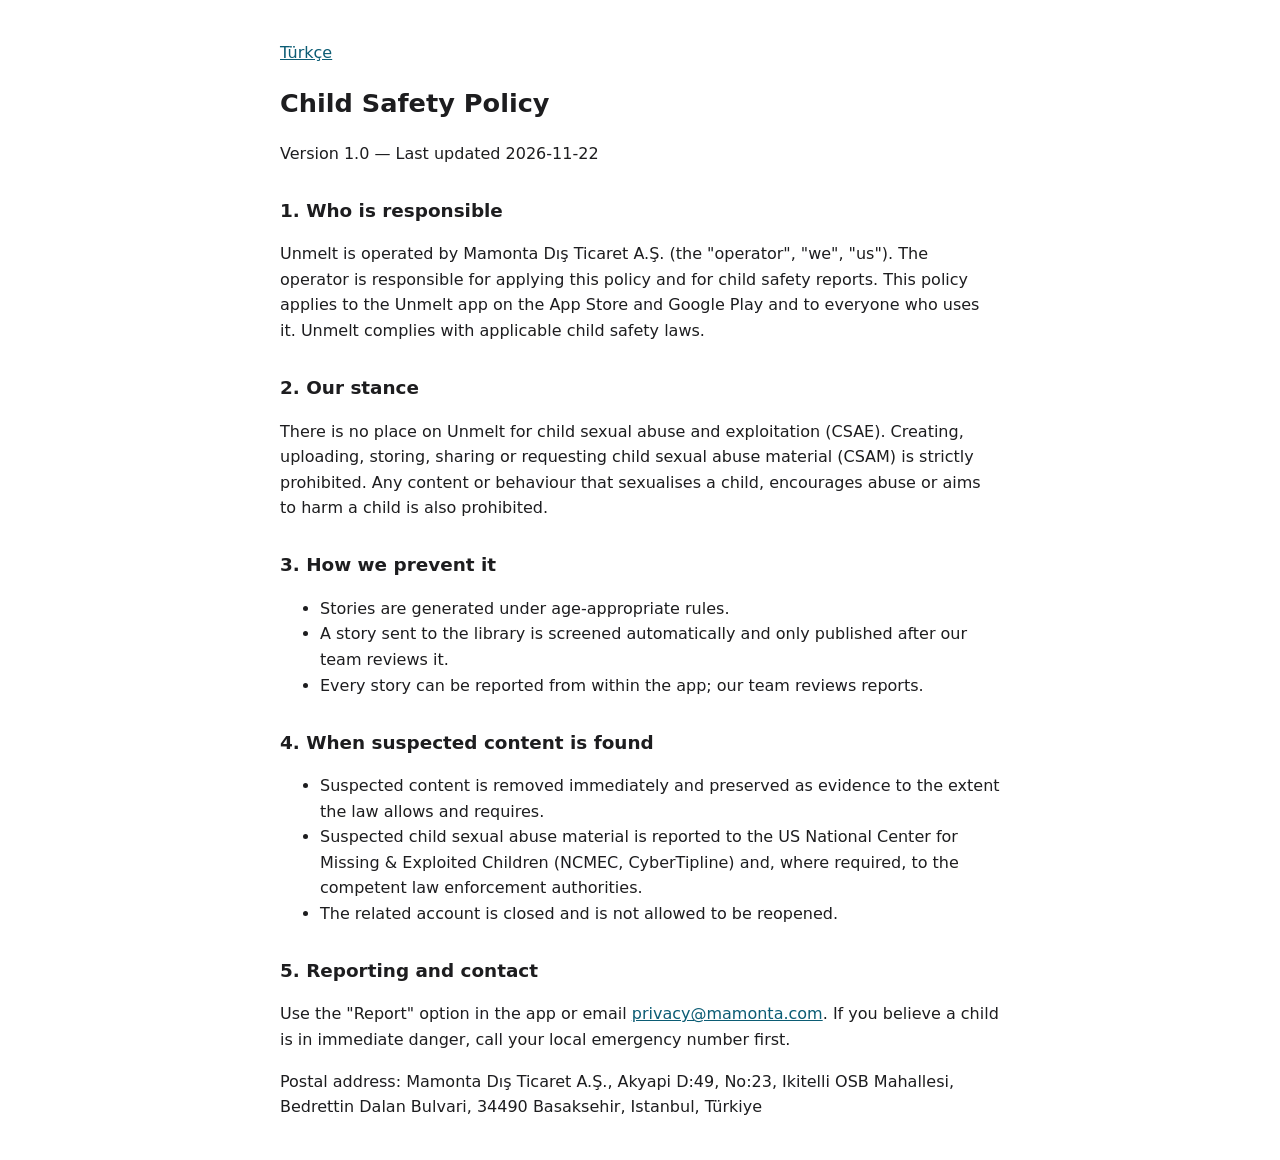
==== child-safety/index.html @ ef0caf6f "G241: yasal sayfalar uygulama metniyle yeniden üretildi (taslak 24 saat, misafir radyo, PDF bu sürüm" ====
<!doctype html>
<html lang="en">
<head>
<meta charset="utf-8">
<meta name="viewport" content="width=device-width, initial-scale=1">
<title>Child Safety Policy — Unmelt</title>
<style>
body{font-family:-apple-system,system-ui,sans-serif;max-width:720px;margin:0 auto;padding:24px 16px;line-height:1.6;color:#1d1d1f;background:#fff}
h1{font-size:1.6rem}h2{font-size:1.15rem;margin-top:1.6em}a{color:#0b5c74}
@media (prefers-color-scheme:dark){body{background:#121212;color:#eee}a{color:#7cc7dc}}
</style>
</head>
<body>
<p><a href="tr/">Türkçe</a></p>
<h1>Child Safety Policy</h1>
<p>Version 1.0 — Last updated 2026-11-22</p>
<h2>1. Who is responsible</h2>
<p>Unmelt is operated by Mamonta Dış Ticaret A.Ş. (the "operator", "we", "us"). The operator is responsible for applying this policy and for child safety reports. This policy applies to the Unmelt app on the App Store and Google Play and to everyone who uses it. Unmelt complies with applicable child safety laws.</p>
<h2>2. Our stance</h2>
<p>There is no place on Unmelt for child sexual abuse and exploitation (CSAE). Creating, uploading, storing, sharing or requesting child sexual abuse material (CSAM) is strictly prohibited. Any content or behaviour that sexualises a child, encourages abuse or aims to harm a child is also prohibited.</p>
<h2>3. How we prevent it</h2>
<ul>
<li>Stories are generated under age-appropriate rules.</li>
<li>A story sent to the library is screened automatically and only published after our team reviews it.</li>
<li>Every story can be reported from within the app; our team reviews reports.</li>
</ul>
<h2>4. When suspected content is found</h2>
<ul>
<li>Suspected content is removed immediately and preserved as evidence to the extent the law allows and requires.</li>
<li>Suspected child sexual abuse material is reported to the US National Center for Missing &amp; Exploited Children (NCMEC, CyberTipline) and, where required, to the competent law enforcement authorities.</li>
<li>The related account is closed and is not allowed to be reopened.</li>
</ul>
<h2>5. Reporting and contact</h2>
<p>Use the "Report" option in the app or email <a href="mailto:privacy@mamonta.com">privacy@mamonta.com</a>. If you believe a child is in immediate danger, call your local emergency number first.</p>
<p>Postal address: Mamonta Dış Ticaret A.Ş., Akyapi D:49, No:23, Ikitelli OSB Mahallesi, Bedrettin Dalan Bulvari, 34490 Basaksehir, Istanbul, Türkiye</p>
</body>
</html>
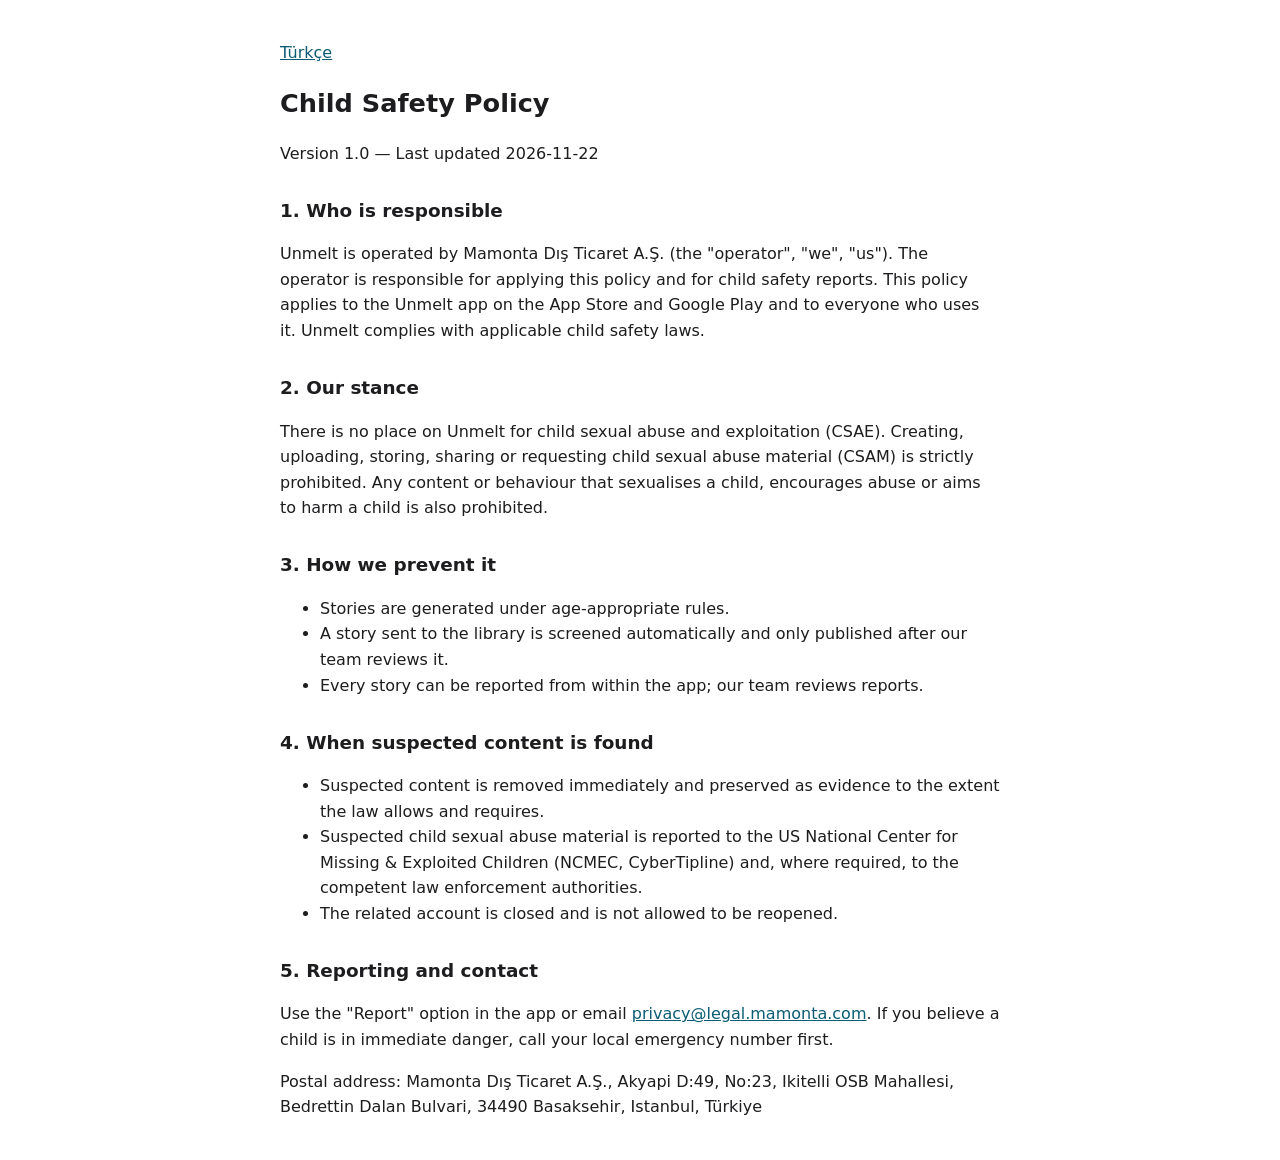
==== commit a97bf567: "G243: COPPA iletişimi — gizlilik sayfalarına şirket telefonu, e-posta privacy@legal.mamonta.com kayn" ====
--- a/child-safety/index.html
+++ b/child-safety/index.html
@@ -31,7 +31,7 @@
 <li>The related account is closed and is not allowed to be reopened.</li>
 </ul>
 <h2>5. Reporting and contact</h2>
-<p>Use the "Report" option in the app or email <a href="mailto:privacy@mamonta.com">privacy@mamonta.com</a>. If you believe a child is in immediate danger, call your local emergency number first.</p>
+<p>Use the "Report" option in the app or email <a href="mailto:privacy@legal.mamonta.com">privacy@legal.mamonta.com</a>. If you believe a child is in immediate danger, call your local emergency number first.</p>
 <p>Postal address: Mamonta Dış Ticaret A.Ş., Akyapi D:49, No:23, Ikitelli OSB Mahallesi, Bedrettin Dalan Bulvari, 34490 Basaksehir, Istanbul, Türkiye</p>
 </body>
 </html>
